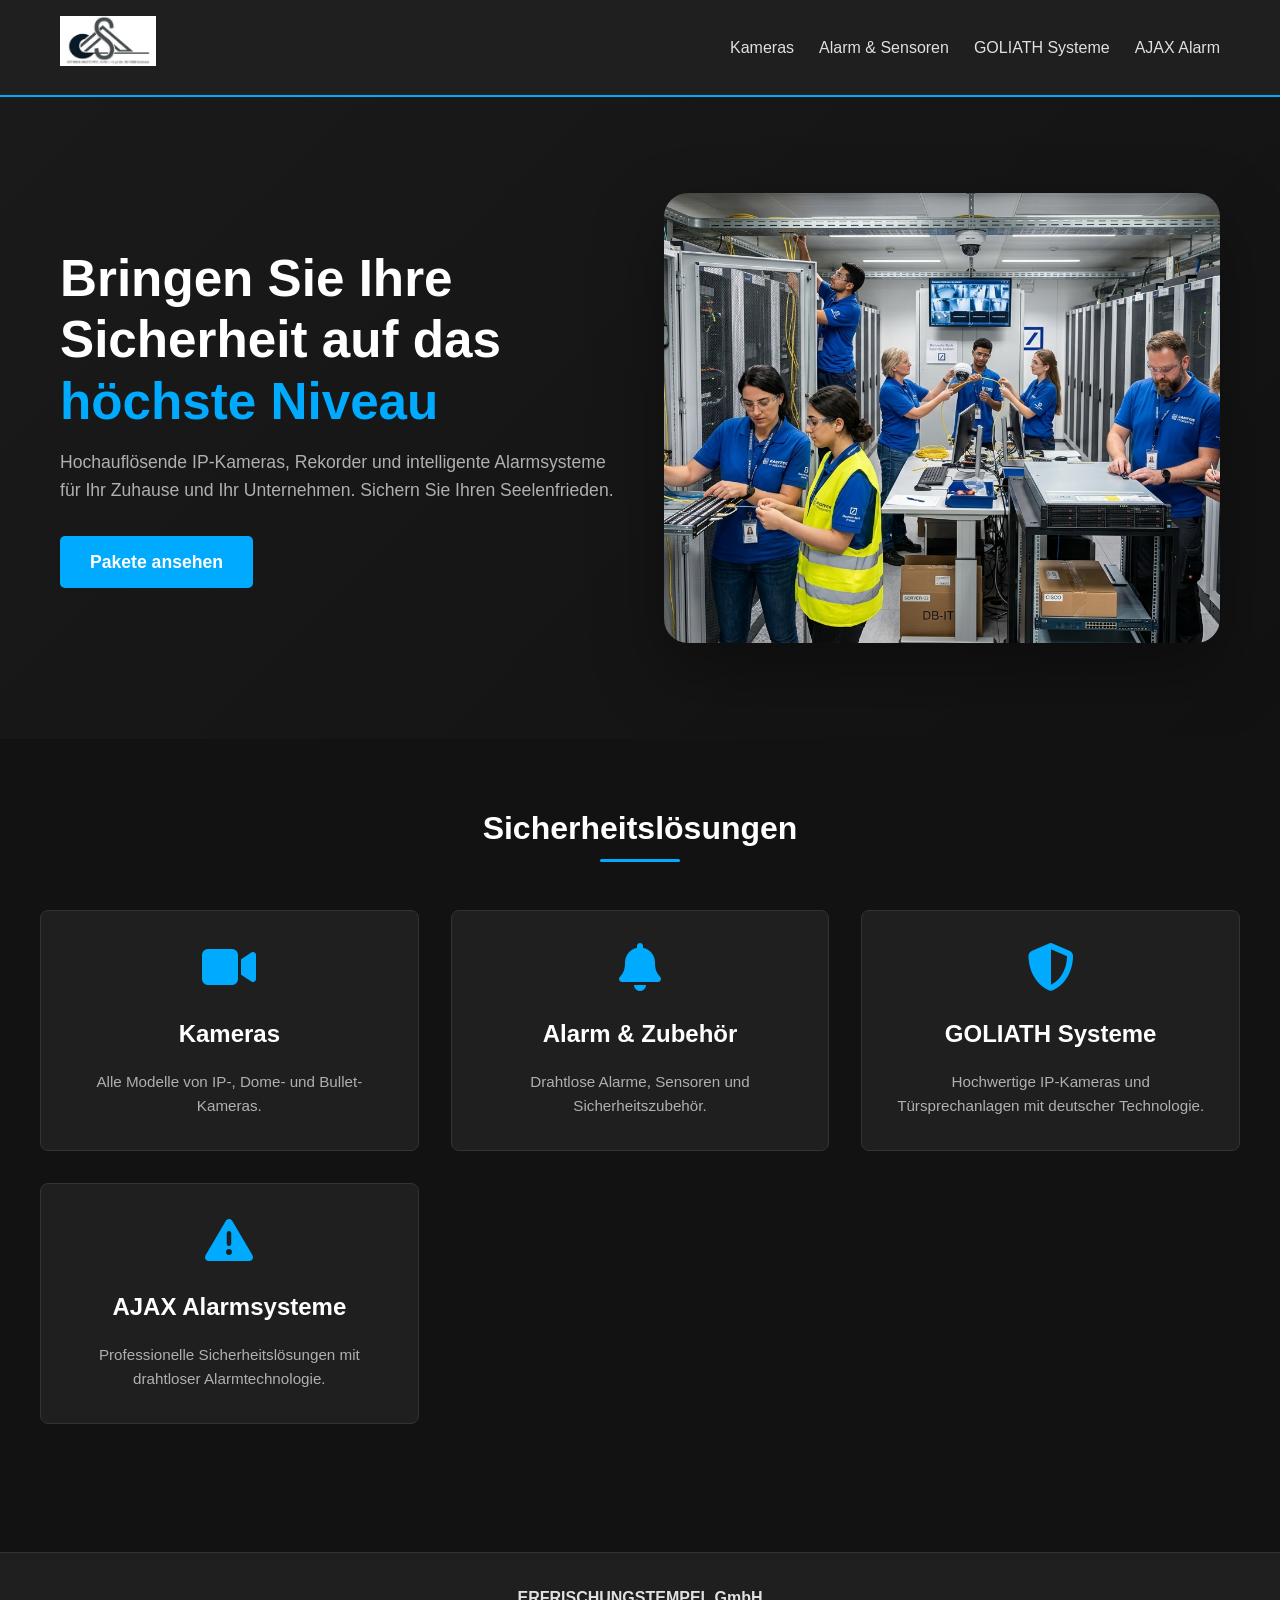
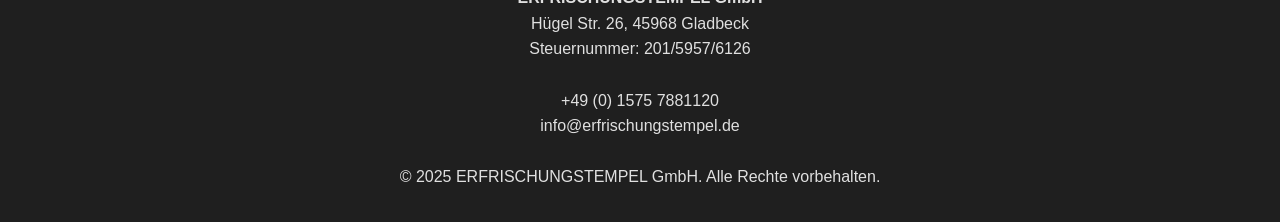
==== index.html @ 482dfee2 "ilk yükleme" ====
<!DOCTYPE html>
<html lang="de">
<head>
<meta charset="UTF-8">
<meta name="viewport" content="width=device-width, initial-scale=1.0">
<title>ERFRISCHUNGSTEMPEL GmbH</title>
<link rel="stylesheet" href="style.css">
<link rel="stylesheet" href="hero-gallery.css">
<link rel="stylesheet" href="https://cdnjs.cloudflare.com/ajax/libs/font-awesome/6.5.1/css/all.min.css">
</head>
<body>

<nav class="navbar">
<div class="container">
<a href="index.html" class="logo"><img src="images/logo.jpeg" alt="ERFRISCHUNGSTEMPEL GmbH" class="logo-image"></a>
<ul class="nav-links">
<li><a href="bileşenler.html" data-i18n="nav_cameras">Kameras</a></li>
<li><a href="cevre-birimleri.html" data-i18n="nav_alarms">Alarm & Sensoren</a></li>
<li><a href="goliath-systems.html" data-i18n="nav_goliath">GOLIATH Systeme</a></li>
<li><a href="ajax-alarm.html" data-i18n="nav_ajax">AJAX Alarm</a></li>
</ul>
</div>
</nav>

<header class="hero-alt">
<div class="container hero-alt-content">
<div class="hero-alt-text">
<h1 data-i18n="hero_title">Bringen Sie Ihre Sicherheit auf das <span class="logo-accent">höchste Niveau</span></h1>
<p data-i18n="hero_subtitle">Hochauflösende IP-Kameras, Rekorder und intelligente Alarmsysteme für Ihr Zuhause und Ihr Unternehmen. Sichern Sie Ihren Seelenfrieden.</p>
<a href="hazir-sistemler.html" class="cta-button" data-i18n="hero_cta">Pakete ansehen</a>
</div>
<div class="hero-alt-image">
<div class="hero-gallery">
<img src="images/gemini1.png" alt="Sicherheitskamera 1" class="hero-gallery-slide active">
<img src="images/gemini2.png" alt="Sicherheitskamera 2" class="hero-gallery-slide">
<img src="images/gemini3.png" alt="Sicherheitskamera 3" class="hero-gallery-slide">
<img src="images/gemini4.png" alt="Sicherheitskamera 4" class="hero-gallery-slide">
<img src="images/gemini5.png" alt="Sicherheitskamera 5" class="hero-gallery-slide">
</div>
</div>
</div>
</header>

<section class="categories">
<h2 class="section-title" data-i18n="section_solutions">Sicherheitslösungen</h2>
<div class="container grid-container">

</a>
<a href="liste.html?kategori=motherboard" class="category-card-link">
<div class="category-card">
<i class="fas fa-video card-icon"></i> <h2 data-i18n="cat_cameras_title">Kameras</h2>
<p data-i18n="cat_cameras_desc">Alle Modelle von IP-, Dome- und Bullet-Kameras.</p>
</div>
</a>
<a href="liste.html?kategori=alarm" class="category-card-link">
<div class="category-card">
<i class="fas fa-bell card-icon"></i> <h2 data-i18n="cat_alarms_title">Alarm & Sensoren</h2>
<p data-i18n="cat_alarms_desc">Drahtlose Alarme, Sensoren und Sicherheitszubehör.</p>
</div>
</a>
<a href="goliath-systems.html" class="category-card-link">
<div class="category-card">
<i class="fas fa-shield-alt card-icon"></i> <h2 data-i18n="cat_goliath_title">GOLIATH Systeme</h2>
<p data-i18n="cat_goliath_desc">Hochwertige IP-Kameras und Türsprechanlagen mit deutscher Technologie.</p>
</div>
</a>
<a href="ajax-alarm.html" class="category-card-link">
<div class="category-card">
<i class="fas fa-exclamation-triangle card-icon"></i> <h2 data-i18n="cat_ajax_title">AJAX Alarmsysteme</h2>
<p data-i18n="cat_ajax_desc">Professionelle Sicherheitslösungen mit drahtloser Alarmtechnologie.</p>
</div>
</a>
</div>
</section>

<footer class="footer">
    <div class="container">
        <p><strong>ERFRISCHUNGSTEMPEL GmbH</strong></p>
        <p>Hügel Str. 26, 45968 Gladbeck</p>
        <p>Steuernummer: 201/5957/6126</p>
        <br>
        <p>+49 (0) 1575 7881120</p>
        <p>info@erfrischungstempel.de</p>
        <br>
        <p class="copyright">&copy; 2025 ERFRISCHUNGSTEMPEL GmbH. <span data-i18n="footer_rights">Alle Rechte vorbehalten.</span></p>
    </div>
</footer>

<script src="translations.js"></script>
<script src="data.js"></script>
<script src="cart.js"></script>
<script>
const gallerySlides = document.querySelectorAll('.hero-gallery-slide');
let galleryIndex = 0;

function showGallerySlide(index) {
    gallerySlides.forEach((slide, i) => {
        slide.classList.toggle('active', i === index);
    });
}

if (gallerySlides.length > 0) {
    setInterval(() => {
        galleryIndex = (galleryIndex + 1) % gallerySlides.length;
        showGallerySlide(galleryIndex);
    }, 3000);
}
</script>
</body>
</html>
---- style.css ----
/* === GENEL AYARLAR VE ANA SAYFA === */
* {
    margin: 0;
    padding: 0;
    box-sizing: border-box;
    font-family: 'Segoe UI', Tahoma, Geneva, Verdana, sans-serif;
}

body {
    background-color: #121212;
    color: #e0e0e0;
    line-height: 1.6;
}

.container {
    max-width: 1200px;
    margin: 0 auto;
    padding: 0 20px;
}

a {
    text-decoration: none;
    color: inherit;
}

/* 1. Navigasyon Menüsü */
.navbar {
    background-color: #1f1f1f;
    padding: 1rem 0;
    border-bottom: 2px solid #00aaff;
    position: sticky;
    top: 0;
    z-index: 1000;
}
.navbar .container {
    display: flex;
    justify-content: space-between;
    align-items: center;
}
.logo {
    font-size: 1.8rem;
    font-weight: bold;
    color: #ffffff;
}
.logo-image {
    height: 50px;
    width: auto;
    max-width: 200px;
}
.logo-accent { color: #00aaff; }
.nav-links { display: flex; list-style: none; }
.nav-links li { margin-left: 25px; }
.nav-links a {
    color: #e0e0e0;
    font-size: 1rem;
    transition: color 0.3s ease;
}
.nav-links a:hover, .nav-links a.active { color: #00aaff; }
.nav-icons {
    display: flex; 
    align-items: center; 
    position: relative; 
}
.nav-icons a { color: #e0e0e0; margin-left: 15px; font-size: 1.2rem; transition: color 0.3s ease; position: relative; }
.nav-icons a:hover { color: #00aaff; }

/* 2. Hero Alanı */
.hero {
    height: 60vh;
    /* GÜNCELLENDİ: Arka plan resmi yerel klasörden alınıyor */
    background: linear-gradient(rgba(0, 0, 0, 0.7), rgba(0, 0, 0, 0.7)), url('images/hero-background.jpg'); /* Eğer dosya adın farklıysa veya png ise burayı değiştir */
    background-size: cover;
    background-position: center;
    display: flex;
    justify-content: center;
    align-items: center;
    text-align: center;
    padding: 0 20px;
}
.hero-content h1 { font-size: 3.5rem; margin-bottom: 1rem; color: #ffffff; }
.hero-content p { font-size: 1.2rem; margin-bottom: 2rem; color: #f0f0f0; }
.cta-button {
    background-color: #00aaff;
    color: #ffffff;
    padding: 12px 30px;
    font-size: 1.1rem;
    font-weight: bold;
    border-radius: 5px;
    transition: background-color 0.3s ease, transform 0.3s ease;
    display: inline-block; 
}
.cta-button:hover { background-color: #0088cc; transform: translateY(-3px); }

/* 3. Kategori Kartları */
.categories { padding: 4rem 0; }
.grid-container {
    display: grid;
    /* Kart genişliğini min 280px yaparak ekrana daha fazla kart sığdırır */
    grid-template-columns: repeat(auto-fill, minmax(280px, 1fr)); 
    gap: 1.5rem;
    padding: 1rem 0;
}
.category-card {
    background-color: #1f1f1f;
    border: 1px solid #333;
    border-radius: 8px;
    padding: 2rem;
    text-align: center;
    transition: transform 0.3s ease, box-shadow 0.3s ease, border-color 0.3s ease;
    height: 100%;
}
.category-card-link { display: block; height: 100%; } 
.category-card:hover {
    transform: translateY(-10px);
    box-shadow: 0 10px 20px rgba(0, 170, 255, 0.1);
    border-color: #00aaff;
}
.card-icon { font-size: 3rem; color: #00aaff; margin-bottom: 1.5rem; }
.category-card h2 { font-size: 1.5rem; color: #ffffff; margin-bottom: 1rem; }
.category-card p { font-size: 0.95rem; color: #b0b0b0; }

/* 4. Footer */
.footer {
    background-color: #1f1f1f;
    padding: 2rem 0;
    margin-top: 3rem;
    border-top: 1px solid #333;
    text-align: center;
}

/* === BUILDER.HTML STİLLERİ === */
.builder-page { padding-top: 2rem; padding-bottom: 2rem; }
.builder-page h1 { text-align: center; color: #ffffff; font-size: 2.5rem; margin-bottom: 0.5rem; }
.builder-intro { text-align: center; color: #b0b0b0; margin-bottom: 2.5rem; font-size: 1.1rem; }
.builder-container { display: flex; gap: 2rem; flex-wrap: wrap; }
.component-selection { flex: 3; background-color: #1f1f1f; border-radius: 8px; padding: 1.5rem; border: 1px solid #333; }
.component-selection h3 { font-size: 1.5rem; color: #00aaff; border-bottom: 1px solid #444; padding-bottom: 1rem; margin-bottom: 1.5rem; }
.component-row { display: flex; align-items: center; justify-content: space-between; padding: 1.25rem 1rem; border-bottom: 1px solid #333; transition: background-color 0.3s ease; }
.component-row:last-child { border-bottom: none; }
.component-row:hover { background-color: #2a2a2a; }
.component-icon-img { width: 60px; height: 60px; object-fit: contain; margin-right: 1.5rem; border-radius: 5px; background-color: #2a2a2a; flex-shrink: 0; }
.component-details { flex-grow: 1; display: flex; flex-direction: column; }
.component-title { font-size: 1.1rem; font-weight: bold; color: #ffffff; }
.selected-item { font-size: 0.9rem; color: #b0b0b0; margin-top: 4px; }
.selected-item.chosen { color: #00ff88; font-weight: bold; }
.btn-select { background-color: #00aaff; color: #ffffff; border: none; padding: 10px 20px; border-radius: 5px; cursor: pointer; font-weight: bold; transition: background-color 0.3s ease; }
.btn-select:hover { background-color: #0088cc; }
.btn-select:disabled { background-color: #444; color: #888; cursor: not-allowed; }
.summary { flex: 1.5; background-color: #1f1f1f; border-radius: 8px; padding: 1.5rem; border: 1px solid #333; position: sticky; top: 100px; height: fit-content; }
.summary h2 { font-size: 1.5rem; color: #00aaff; border-bottom: 1px solid #444; padding-bottom: 1rem; margin-bottom: 1.5rem; }
.summary-placeholder { color: #888; text-align: center; padding: 2rem 0; }
#summary-list .summary-item { display: flex; justify-content: space-between; font-size: 0.95rem; margin-bottom: 0.75rem; padding-bottom: 0.75rem; border-bottom: 1px dashed #333; }
#summary-list .summary-item-name { color: #e0e0e0; font-weight: bold; }
#summary-list .summary-item-price { color: #00ff88; font-weight: bold; }
.total-price-container { border-top: 2px solid #00aaff; margin-top: 1.5rem; padding-top: 1.5rem; display: flex; justify-content: space-between; font-size: 1.4rem; font-weight: bold; color: #ffffff; }
#total-price { color: #00ff88; }
.btn-add-to-cart { background-color: #00cc66; color: #ffffff; border: none; padding: 12px; width: 100%; margin-top: 1.5rem; border-radius: 5px; font-size: 1.1rem; font-weight: bold; cursor: pointer; transition: background-color 0.3s ease; }
.btn-add-to-cart:hover { background-color: #00aa55; }
.btn-add-to-cart:disabled { background-color: #444; color: #888; cursor: not-allowed; }

/* === MODAL STİLLERİ === */
.modal-overlay { position: fixed; top: 0; left: 0; width: 100%; height: 100%; background-color: rgba(0, 0, 0, 0.85); z-index: 2000; display: none; justify-content: center; align-items: center; animation: fadeIn 0.3s ease; }
.modal-overlay.visible { display: flex; }
@keyframes fadeIn { from { opacity: 0; } to { opacity: 1; } }
.modal-content { background-color: #1f1f1f; padding: 2rem; border-radius: 8px; width: 90%; max-width: 800px; max-height: 80vh; overflow-y: auto; position: relative; border-top: 4px solid #00aaff; animation: slideIn 0.3s ease forwards; }
@keyframes slideIn { from { transform: translateY(-30px); opacity: 0; } to { transform: translateY(0); opacity: 1; } }
.close-modal { position: absolute; top: 10px; right: 20px; font-size: 2rem; color: #888; background: none; border: none; cursor: pointer; transition: color 0.3s ease; }
.close-modal:hover { color: #fff; }
#modal-title { font-size: 1.8rem; color: #ffffff; margin-bottom: 1.5rem; }
#modal-product-list { display: flex; flex-direction: column; gap: 1rem; }
.modal-product-item { display: grid; grid-template-columns: 100px 3fr 1fr 1fr; align-items: center; gap: 1rem; padding: 1rem; border: 1px solid #333; border-radius: 5px; transition: background-color 0.3s ease, border-color 0.3s ease; }
.modal-product-item:hover { background-color: #2a2a2a; border-color: #00aaff; }
.modal-product-image { width: 100%; height: auto; max-width: 100px; border-radius: 5px; background-color: #333; }
.product-info { display: flex; flex-direction: column; gap: 5px; }
.modal-product-name { font-size: 1.1rem; font-weight: bold; color: #e0e0e0; }
.modal-product-spec { font-size: 0.9rem; color: #888; }
.modal-product-price { font-size: 1.1rem; font-weight: bold; color: #00ff88; text-align: right; }
.btn-modal-select { background-color: #00aaff; color: #ffffff; border: none; padding: 10px 15px; border-radius: 5px; cursor: pointer; font-weight: bold; transition: background-color 0.3s ease; }
.btn-modal-select:hover { background-color: #0088cc; }

/* === GENEL SAYFA STİLLERİ === */
.page-content { padding-top: 2rem; padding-bottom: 2rem; }
.page-content h1 { text-align: center; color: #ffffff; font-size: 2.5rem; margin-bottom: 0.5rem; }
.page-intro { text-align: center; color: #b0b0b0; margin-bottom: 2.5rem; font-size: 1.1rem; }

/* === HAZIR SİSTEMLER KART STİLLERİ (KESİN ÇÖZÜM) === */

.grid-container {
    display: grid;
    grid-template-columns: repeat(auto-fill, minmax(300px, 1fr)); 
    gap: 2rem;
    padding: 1rem 0;
}

.system-card { 
    background-color: #1f1f1f; 
    border: 1px solid #333; 
    border-radius: 8px; 
    overflow: hidden; 
    display: flex; 
    flex-direction: column; 
    height: 100%; 
    transition: transform 0.3s ease, box-shadow 0.3s ease;
    position: relative; /* Z-index yönetimi için */
}

.system-card:hover { 
    transform: translateY(-5px); 
    box-shadow: 0 10px 20px rgba(0, 170, 255, 0.2); 
    border-color: #00aaff; 
}

/* GÖRSEL ALANI AYARLARI */
.system-image-area {
    width: 100%;
    height: 220px; /* Sabit yükseklik */
    background-color: #161616; /* Koyu zemin */
    border-bottom: 2px solid #00aaff; /* Görsel ile yazıyı ayıran çizgi */
    display: flex;
    align-items: center;
    justify-content: center;
    padding: 15px;
    flex-shrink: 0; /* ÖNEMLİ: Bu alanın sıkışmasını engeller */
    position: relative;
    z-index: 1;
}

.system-image { 
    max-width: 100%; 
    max-height: 100%; 
    object-fit: contain; /* Görseli kutuya sığdırır, kesmez */
    display: block;
}

/* İÇERİK ALANI AYARLARI */
.system-content { 
    padding: 1.2rem;
    display: flex; 
    flex-direction: column; 
    flex-grow: 1; 
    background-color: #1f1f1f; /* İçerik arka planı */
    position: relative;
    z-index: 2; /* Görselin üzerine çıkmasını engeller */
}

/* BAŞLIK AYARLARI */
.system-name { 
    font-size: 1.3rem; 
    font-weight: bold;
    color: #ffffff; 
    margin-top: 0;
    margin-bottom: 1rem; 
    line-height: 1.4;
    min-height: 3rem; /* Başlıklar için yer ayır */
}

.system-name a { 
    text-decoration: none; 
    color: #ffffff; 
    transition: color 0.3s ease; 
}

.system-name a:hover { 
    color: #00aaff; 
}

/* ÖZELLİK VE PERFORMANS LİSTELERİ */
.system-specs, .system-performance {
    margin-bottom: 1rem;
}

.system-specs h3, .system-performance h3 {
    font-size: 0.95rem;
    color: #00aaff;
    margin-bottom: 8px;
    border-bottom: 1px solid #333;
    padding-bottom: 5px;
    display: flex;
    align-items: center;
    gap: 8px;
}

.system-specs ul, .system-performance ul { 
    list-style: none; 
    padding: 0; 
    margin: 0; 
}

.system-specs li, .system-performance li { 
    font-size: 0.9rem;
    padding: 4px 0; 
    color: #b0b0b0; 
    border-bottom: 1px dashed #2a2a2a; 
    display: flex;
    align-items: center;
    gap: 10px;
}

/* Performans kutusu */
.system-performance {
    background-color: #252525;
    padding: 10px;
    border-radius: 5px;
    margin-top: auto; /* Listeyi aşağı iter */
}

.system-performance-desc {
    font-size: 0.85rem;
    color: #888;
    margin-bottom: 10px;
    font-style: italic;
    line-height: 1.4;
}

/* ALT KISIM */
.system-footer { 
    display: flex; 
    justify-content: space-between; 
    align-items: center; 
    border-top: 1px solid #333; 
    padding-top: 1rem; 
    margin-top: 1rem;
}

.system-price { 
    font-size: 1.4rem; 
    font-weight: bold; 
    color: #00ff88; 
}

.btn-add-to-cart { 
    background-color: #00aaff; 
    color: #ffffff; 
    border: none; 
    padding: 10px 20px; 
    border-radius: 5px; 
    cursor: pointer; 
    font-weight: bold; 
    transition: background-color 0.3s ease; 
    display: flex;
    align-items: center;
    gap: 8px;
}

.btn-add-to-cart:hover { 
    background-color: #0088cc; 
}
.system-card-content { padding: 1.5rem; display: flex; flex-direction: column; flex-grow: 1; }
.system-card-title { font-size: 1.4rem; color: #ffffff; margin-bottom: 1rem; min-height: 3.5rem; }
.system-card-title a { text-decoration: none; color: #ffffff; transition: color 0.3s ease; }
.system-card-title a:hover { color: #00aaff; }
.system-card-specs { list-style: none; margin-bottom: 1.5rem; color: #b0b0b0; flex-grow: 1; padding-left: 0; }
.system-card-specs li { font-size: 0.9rem; padding: 0.4rem 0; border-bottom: 1px dashed #333; }
.system-card-specs li:first-child { padding-top: 0; }
.system-card-footer { display: flex; justify-content: space-between; align-items: center; border-top: 1px solid #444; padding-top: 1rem; margin-top: auto; }
.system-card-price { font-size: 1.6rem; font-weight: bold; color: #00ff88; }
.btn-buy-now { background-color: #00aaff; color: #ffffff; border: none; padding: 10px 20px; border-radius: 5px; cursor: pointer; font-weight: bold; transition: background-color 0.3s ease; font-size: 1rem; }
.btn-buy-now:hover { background-color: #0088cc; }

/* === SİSTEM DETAY SAYFASI STİLLERİ === */
/* === SİSTEM DETAY SAYFASI (SİSTEM-DETAY.HTML) STİLLERİ === */

.page-content {
    padding-top: 50px;
    padding-bottom: 50px;
    min-height: 80vh;
}

/* Ana İçerik Konteyneri (Galeri ve Bilgi) */
.detail-container {
    display: flex;
    gap: 40px;
    background-color: #1a1a1a; /* Sayfa arka planından biraz daha açık */
    padding: 30px;
    border-radius: 10px;
    box-shadow: 0 5px 20px rgba(0, 0, 0, 0.4);
}

/* Görsel Alanı */
.detail-gallery {
    flex: 1;
    max-width: 500px;
    min-width: 350px;
    background-color: #121212; /* Çok koyu arka plan */
    border-radius: 8px;
    padding: 20px;
    display: flex;
    align-items: center;
    justify-content: center;
    border: 1px solid #333;
}

#detail-image {
    max-width: 100%;
    max-height: 450px;
    object-fit: contain;
}

/* Bilgi Alanı */
.detail-info {
    flex: 2;
    padding-top: 10px;
}

#detail-title {
    font-size: 2.2em;
    color: #ffffff;
    margin-bottom: 15px;
    border-bottom: 2px solid #00aaff;
    padding-bottom: 10px;
}

.detail-description {
    color: #b0b0b0;
    line-height: 1.6;
    margin-bottom: 30px;
    font-size: 0.95em;
}

/* SEKMELER (TABS) */
.detail-tabs {
    display: flex;
    margin-bottom: 20px;
    border-bottom: 1px solid #444;
}

.tab-link {
    background-color: #2a2a2a;
    color: #b0b0b0;
    border: none;
    padding: 12px 20px;
    cursor: pointer;
    font-size: 1em;
    font-weight: 600;
    transition: background-color 0.3s, color 0.3s;
    border-radius: 5px 5px 0 0;
    margin-right: 5px;
    display: flex;
    align-items: center;
    gap: 8px;
}

.tab-link.active {
    background-color: #00aaff;
    color: #ffffff;
    border-bottom: 2px solid #00ff88;
}

.tab-link:hover:not(.active) {
    background-color: #3a3a3a;
    color: #ffffff;
}

.tab-content {
    padding: 15px 0;
    display: none;
    min-height: 300px;
}

.tab-content.active {
    display: block;
}

.tab-subheader {
    font-size: 1.2em;
    color: #00ff88;
    margin-bottom: 15px;
    padding-bottom: 5px;
    border-bottom: 1px dashed #333;
}

/* BİLEŞEN SEÇİM ALANI (PC Toplayıcı'dan alınan yapı) */
.component-selection {
    padding: 10px;
    border: 1px solid #333;
    border-radius: 8px;
    background-color: #222;
}

.component-row {
    display: flex;
    align-items: center;
    padding: 15px 10px;
    border-bottom: 1px solid #333;
    transition: background-color 0.2s;
}

.component-row:last-child {
    border-bottom: none;
}

.component-row:hover {
    background-color: #2a2a2a;
}

.component-icon-img {
    width: 40px;
    height: 40px;
    margin-right: 15px;
    object-fit: contain;
    filter: brightness(0.8); /* Koyu temaya uyum */
}

.component-details {
    flex-grow: 1;
    display: flex;
    flex-direction: column;
}

.component-title {
    font-size: 0.9em;
    color: #b0b0b0;
}

.selected-item {
    font-size: 1.1em;
    font-weight: bold;
    color: #ffffff;
}

.btn-select {
    background-color: #00aaff;
    color: #ffffff;
    border: none;
    padding: 8px 15px;
    border-radius: 5px;
    cursor: pointer;
    font-weight: 600;
    transition: background-color 0.3s;
    min-width: 100px;
}

.btn-select:hover {
    background-color: #0088cc;
}

/* FİYAT VE SATIN ALMA KUTUSU */
.detail-purchase-box {
    margin-top: 30px;
    display: flex;
    justify-content: space-between;
    align-items: center;
    padding: 20px;
    border-top: 3px solid #00aaff; /* Vurgu çizgisi */
    background-color: #121212;
    border-radius: 0 0 10px 10px;
}

.detail-price {
    font-size: 2.5em;
    font-weight: bold;
    color: #00ff88;
}

.detail-buy-button {
    background-color: #00ff88;
    color: #121212;
    padding: 15px 30px;
    font-size: 1.1em;
    font-weight: bold;
    border-radius: 8px;
    transition: background-color 0.3s;
}

.detail-buy-button:hover {
    background-color: #00cc66;
}

/* Responsive Düzenleme */
@media (max-width: 1024px) {
    .detail-container {
        flex-direction: column;
    }
    .detail-gallery {
        max-width: 100%;
    }
}
@media (max-width: 600px) {
    #detail-title {
        font-size: 1.8em;
    }
    .detail-tabs {
        flex-wrap: wrap;
    }
    .tab-link {
        flex: 1 1 auto;
        margin-bottom: 5px;
    }
    .detail-purchase-box {
        flex-direction: column;
        gap: 15px;
    }
    .detail-buy-button {
        width: 100%;
        text-align: center;
    }
}

/* === ÜRÜN DETAY SAYFASI (detay-urun.html) STİLLERİ === */
.product-detail-container { display: none; grid-template-columns: 1fr 1.5fr; gap: 3rem; background-color: #1f1f1f; padding: 2rem; border-radius: 8px; border: 1px solid #333; }
@media (max-width: 900px) { .product-detail-container { grid-template-columns: 1fr; } }
.product-detail-image-container { background-color: #121212; border-radius: 8px; padding: 1rem; border: 1px solid #2a2a2a; display: flex; justify-content: center; align-items: center; }
#detail-image { max-width: 100%; max-height: 450px; object-fit: contain; border-radius: 5px; }
.product-detail-info { display: flex; flex-direction: column; }
.product-detail-info h1 { text-align: left; font-size: 2rem; color: #00aaff; margin-bottom: 1rem; }
.product-detail-info h3 { font-size: 1.5rem; color: #ffffff; border-bottom: 1px solid #444; padding-bottom: 0.5rem; margin-bottom: 1rem; }

/* === LİSTE.HTML (Ürün Listeleme) KART STİLLERİ === */
.product-card { background-color: #1f1f1f; border: 1px solid #333; border-radius: 8px; overflow: hidden; display: flex; flex-direction: column; transition: transform 0.3s ease, box-shadow 0.3s ease, border-color 0.3s ease; }
.product-card:hover { transform: translateY(-10px); box-shadow: 0 10px 20px rgba(0, 170, 255, 0.1); border-color: #00aaff; }
.product-card-image { width: 100%; height: 250px; object-fit: contain; background-color: #121212; border-bottom: 2px solid #00aaff; }
.product-card-content { padding: 1.5rem; display: flex; flex-direction: column; flex-grow: 1; }
.product-card-title { font-size: 1.2rem; color: #ffffff; margin-bottom: 1.5rem; flex-grow: 1; min-height: 3rem; }
.product-card-title a { color: inherit; text-decoration: none; transition: color 0.3s ease; } /* Link stilleri */
.product-card-title a:hover { color: #00aaff; }
.product-card-footer { display: flex; justify-content: space-between; align-items: center; border-top: 1px solid #444; padding-top: 1rem; margin-top: auto; }
.product-card-price { font-size: 1.5rem; font-weight: bold; color: #00ff88; }

/* Yeni ürün kartı stilleri */
.product-brand { font-size: 0.9rem; color: #00aaff; margin-bottom: 0.5rem; font-weight: bold; }
.product-type { font-size: 0.9rem; color: #cccccc; margin-bottom: 0.5rem; }
.product-features { font-size: 0.85rem; color: #aaaaaa; margin-bottom: 1rem; line-height: 1.4; }

/* === SEPET BİLDİRİM STİLİ === */
.cart-notification { position: fixed; top: 20px; right: -350px; background-color: #00aaff; color: #ffffff; padding: 15px 25px; border-radius: 5px; box-shadow: 0 4px 15px rgba(0, 0, 0, 0.2); z-index: 9999; font-size: 1rem; font-weight: bold; opacity: 0; transition: right 0.5s cubic-bezier(0.25, 0.8, 0.25, 1), opacity 0.5s ease-in-out; max-width: 300px; word-wrap: break-word; }
.cart-notification.show { right: 20px; opacity: 1; }

/* === NAVBAR SEPET SAYACI STİLİ === */
#cart-item-count { position: absolute; top: -8px; right: -10px; background-color: #ff4d4d; color: white; border-radius: 50%; width: 20px; height: 20px; font-size: 12px; font-weight: bold; display: none; justify-content: center; align-items: center; border: 1px solid #1f1f1f; }

/* === SEPET SAYFASI (sepet.html) STİLLERİ === */
.cart-container { display: flex; gap: 2rem; align-items: flex-start; }
@media (max-width: 900px) { .cart-container { flex-direction: column; } .cart-summary { width: 100%; position: static; } }
.cart-items { flex: 3; background-color: #1f1f1f; border-radius: 8px; padding: 1.5rem; border: 1px solid #333; display: flex; flex-direction: column; gap: 1.5rem; }
.cart-empty { display: flex; flex-direction: column; align-items: center; justify-content: center; padding: 4rem 2rem; text-align: center; color: #888; }
.cart-empty i { margin-bottom: 1.5rem; color: #444; }
.cart-empty p { font-size: 1.2rem; margin-bottom: 2rem; }
.cart-empty .cta-button { font-size: 1rem; }
.cart-item { display: grid; grid-template-columns: 100px 3fr 1.5fr 1fr auto; align-items: center; gap: 1rem; padding-bottom: 1.5rem; border-bottom: 1px solid #333; }
.cart-item:last-child { border-bottom: none; padding-bottom: 0; }
.cart-item-image { width: 100%; height: 100px; object-fit: contain; background-color: #2a2a2a; border-radius: 5px; }
.cart-item-details { display: flex; flex-direction: column; gap: 0.5rem; }
.cart-item-title { font-size: 1.1rem; color: #ffffff; font-weight: bold; }
.cart-item-id { font-size: 0.8rem; color: #777; }
.cart-system-components { list-style: none; padding-left: 0; font-size: 0.85rem; color: #aaa; margin-top: 0.5rem; max-height: 100px; overflow-y: auto; }
.cart-system-components li { margin-bottom: 3px; }
.cart-item-quantity { display: flex; align-items: center; justify-content: center; }
.quantity-btn { background-color: #333; color: #eee; border: none; width: 30px; height: 30px; border-radius: 50%; font-size: 1.2rem; font-weight: bold; cursor: pointer; transition: background-color 0.2s ease; }
.quantity-btn:hover { background-color: #00aaff; color: white; }
.quantity-btn:disabled { background-color: #222; color: #555; cursor: not-allowed; }
.item-quantity { font-size: 1.1rem; font-weight: bold; color: #ffffff; min-width: 40px; text-align: center; }
.cart-item-price { font-size: 1.1rem; font-weight: bold; color: #00ff88; text-align: right; }
.cart-item-remove { background: none; border: none; color: #888; font-size: 1.3rem; cursor: pointer; transition: color 0.2s ease; padding: 5px; }
.cart-item-remove:hover { color: #ff4d4d; }
.cart-summary { flex: 1.5; background-color: #1f1f1f; border-radius: 8px; padding: 1.5rem 2rem; border: 1px solid #333; position: sticky; top: 100px; display: none; }
.cart-summary h2 { font-size: 1.5rem; color: #00aaff; border-bottom: 1px solid #444; padding-bottom: 1rem; margin-bottom: 1.5rem; text-align: center; }
.summary-line { display: flex; justify-content: space-between; font-size: 1.1rem; color: #ccc; margin-bottom: 1rem; }
.summary-line span:last-child { font-weight: bold; color: #ffffff; }
.total-line { border-top: 1px solid #444; padding-top: 1rem; margin-top: 1rem; font-size: 1.4rem; font-weight: bold; }
.total-line span:last-child { color: #00ff88; }
.btn-checkout { background-color: #00cc66; color: #ffffff; border: none; padding: 15px; width: 100%; margin-top: 2rem; border-radius: 5px; font-size: 1.2rem; font-weight: bold; cursor: pointer; transition: background-color 0.3s ease; display: inline-block; /* <a> etiketi için */ text-align: center; } /* Linki ortalamak için */
.btn-checkout:hover { background-color: #00aa55; }
.btn-checkout:disabled { background-color: #444; color: #888; cursor: not-allowed; } /* Link için pek işe yaramaz ama dursun */

/* === ÖDEME SAYFASI (odeme.html) STİLLERİ === */
.checkout-container { display: grid; grid-template-columns: 2fr 1fr; gap: 2rem; align-items: flex-start; }
@media (max-width: 900px) { .checkout-container { grid-template-columns: 1fr; } }
.checkout-form { background-color: #1f1f1f; padding: 2rem; border-radius: 8px; border: 1px solid #333; }
.checkout-form h2 { font-size: 1.5rem; color: #00aaff; margin-bottom: 1.5rem; border-bottom: 1px solid #444; padding-bottom: 1rem; }
.form-group { margin-bottom: 1rem; }
.form-group label { display: block; margin-bottom: 0.5rem; color: #ccc; font-weight: bold; }
.form-group input[type="text"], .form-group input[type="email"], .form-group input[type="tel"], .form-group textarea { width: 100%; padding: 10px; background-color: #2a2a2a; border: 1px solid #444; border-radius: 5px; color: #eee; font-size: 1rem; }
.form-group textarea { resize: vertical; min-height: 60px; }
.form-group input:focus, .form-group textarea:focus { outline: none; border-color: #00aaff; box-shadow: 0 0 5px rgba(0, 170, 255, 0.3); }
.checkout-summary { background-color: #1f1f1f; border-radius: 8px; padding: 1.5rem 2rem; border: 1px solid #333; position: sticky; top: 100px; }
.checkout-summary h2 { font-size: 1.5rem; color: #00aaff; border-bottom: 1px solid #444; padding-bottom: 1rem; margin-bottom: 1.5rem; text-align: center; }
.checkout-items { margin-bottom: 1.5rem; max-height: 300px; overflow-y: auto; padding-right: 10px; }
.checkout-item { display: flex; justify-content: space-between; font-size: 0.95rem; color: #ccc; margin-bottom: 0.8rem; padding-bottom: 0.8rem; border-bottom: 1px dashed #333; }
.checkout-item:last-child { border-bottom: none; margin-bottom: 0; }
.checkout-item-name { flex-grow: 1; margin-right: 1rem; }
.checkout-item-price { font-weight: bold; color: #eee; white-space: nowrap; }
.btn-complete-order { margin-top: 1.5rem; }
.btn-complete-order i { margin-right: 8px; }
.order-success-message { background-color: #1f1f1f; border: 1px solid #00cc66; border-radius: 8px; padding: 3rem 2rem; text-align: center; display: none; flex-direction: column; align-items: center; }
.order-success-message i { color: #00cc66; margin-bottom: 1.5rem; }
.order-success-message h2 { color: #ffffff; font-size: 1.8rem; margin-bottom: 1rem; }
.order-success-message p { color: #ccc; margin-bottom: 0.5rem; font-size: 1.1rem; line-height: 1.6; }
.order-success-message .cta-button { margin-top: 2rem; }

/* === style.css dosyasının en altına ekle === */

/* === INDEX.HTML ALTERNATİF TASARIM STİLLERİ === */

/* Yeni Hero Alanı */
.hero-alt {
    background: linear-gradient(135deg, #1a1a1a 0%, #121212 100%); /* Koyu gradient */
    padding: 6rem 0; /* Yukarıdan ve aşağıdan daha fazla boşluk */
    overflow: hidden; /* Taşmaları engelle */
}

.hero-alt-content {
    display: flex;
    align-items: center;
    gap: 3rem;
}

/* Küçük ekranlarda alt alta */
@media (max-width: 900px) {
    .hero-alt-content {
        flex-direction: column;
        text-align: center;
    }
    .hero-alt-image {
        margin-top: 2rem;
        max-width: 80%; /* Resmi biraz küçült */
    }
}

/* Sol Taraf: Metin */
.hero-alt-text {
    flex: 1; /* Esnek genişlik */
}

.hero-alt-text h1 {
    font-size: 3.2rem;
    color: #ffffff;
    margin-bottom: 1rem;
    line-height: 1.2;
}

.hero-alt-text p {
    font-size: 1.1rem;
    color: #b0b0b0;
    margin-bottom: 2rem;
    max-width: 600px; /* Metin çok yayılmasın */
}
@media (max-width: 900px) {
    .hero-alt-text p {
        max-width: 100%;
    }
}

/* Sağ Taraf: Görsel */
.hero-alt-image {
    flex: 1;
    display: flex;
    justify-content: center;
    align-items: center;
}



/* Kategori Bölümü Başlığı */
.section-title {
    text-align: center;
    font-size: 2rem;
    color: #ffffff;
    margin-bottom: 2rem;
    position: relative;
    padding-bottom: 0.5rem;
}
/* Başlığın altına mavi çizgi */
.section-title::after {
    content: '';
    position: absolute;
    bottom: 0;
    left: 50%;
    transform: translateX(-50%);
    width: 80px;
    height: 3px;
    background-color: #00aaff;
    border-radius: 2px;
}


/* Kategori Kartları - Hover Efekti Güncellemesi (Daha Sade) */
.category-card:hover {
    transform: none; /* Yukarı kalkma efektini kaldır */
    box-shadow: 0 5px 15px rgba(0, 170, 255, 0.15); /* Gölgeyi biraz artır */
    border-color: #00aaff;
}
/* === DETAY SAYFASI PERFORMANS LİSTELERİ === */

.detail-perf-list, .detail-tech-list {
    list-style: none;
    padding: 0;
    margin: 0;
}

.detail-perf-list li, .detail-tech-list li {
    padding: 10px 0;
    border-bottom: 1px dashed #333;
    color: #ffffff;
    font-size: 1em;
    display: flex;
    align-items: center;
    gap: 15px;
}

.detail-perf-list li:last-child, .detail-tech-list li:last-child {
    border-bottom: none;
}

.detail-perf-list li strong, .detail-tech-list li strong {
    color: #b0b0b0; /* Açıklama rengi */
    font-weight: normal;
}

.detail-perf-list li span, .detail-tech-list li span {
    font-weight: bold; /* Değer rengi */
    color: #ffffff;
}

/* === MODERN BUTTON SYSTEM === */
.btn {
    display: inline-flex;
    align-items: center;
    justify-content: center;
    gap: 10px;
    padding: 10px 22px;
    border-radius: 8px;
    font-size: 0.95rem;
    font-weight: 600;
    cursor: pointer;
    transition: all 0.3s cubic-bezier(0.4, 0, 0.2, 1);
    border: none;
    outline: none;
    text-align: center;
    white-space: nowrap;
    font-family: inherit;
}

.btn i {
    font-size: 1.1rem;
}

.btn-primary {
    background: linear-gradient(135deg, #00aaff 0%, #0088cc 100%);
    color: #ffffff;
    box-shadow: 0 4px 15px rgba(0, 170, 255, 0.2);
}

.btn-primary:hover {
    background: linear-gradient(135deg, #00bbff 0%, #0099ee 100%);
    transform: translateY(-2px);
    box-shadow: 0 6px 20px rgba(0, 170, 255, 0.4);
}

.btn-primary:active {
    transform: translateY(0);
}

/* Specific styling for Incele buttons in cards */
.btn-incele, .btn-incele-paket {
    padding: 10px 16px;
    font-size: 0.9rem;
    min-width: 120px;
}

/* Fix alignment in product card footers */
.product-card-footer {
    display: flex;
    justify-content: space-between;
    align-items: center;
    gap: 15px;
}

.system-footer {
    display: flex;
    justify-content: space-between;
    align-items: center;
    gap: 15px;
}
---- hero-gallery.css ----
.hero-alt-image {
    flex: 1;
    display: flex;
    justify-content: center;
    align-items: center;
}

.hero-gallery {
    width: 100%;
    max-width: 620px;
    position: relative;
    height: 450px;
    border-radius: 24px;
    overflow: hidden;
    background-color: #111;
    box-shadow: 0 28px 70px rgba(0, 0, 0, 0.35);
}

.hero-gallery img.hero-gallery-slide {
    position: absolute;
    inset: 0;
    width: 100%;
    height: 100%;
    display: block;
    object-fit: cover;
    opacity: 0;
    z-index: 0;
    transition: opacity 0.7s ease;
}

.hero-gallery img.hero-gallery-slide.active {
    opacity: 1;
    z-index: 1;
    animation: float 4s ease-in-out infinite;
}

@media (max-width: 900px) {
    .hero-gallery {
        max-width: 80%;
        height: 320px;
    }
}

@keyframes float {
    0% { transform: translateY(0px); }
    50% { transform: translateY(-15px); }
    100% { transform: translateY(0px); }
}
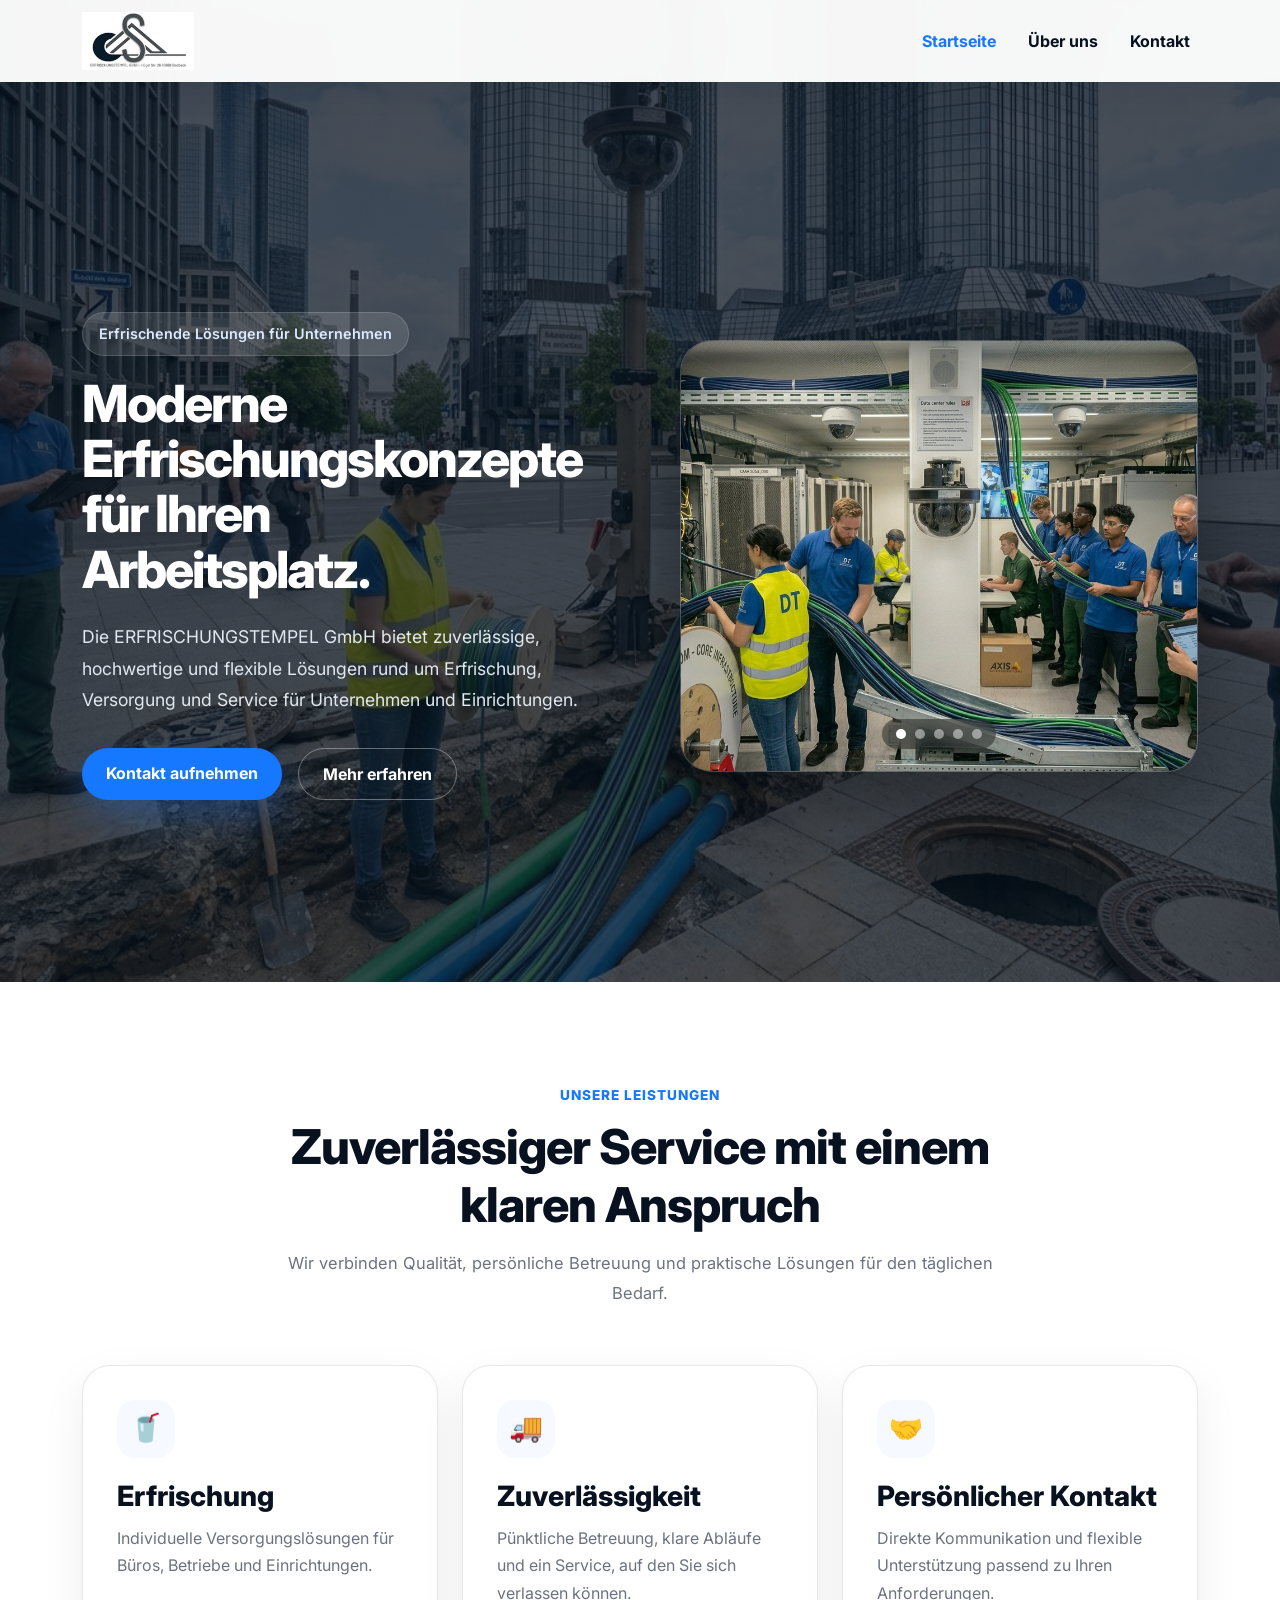
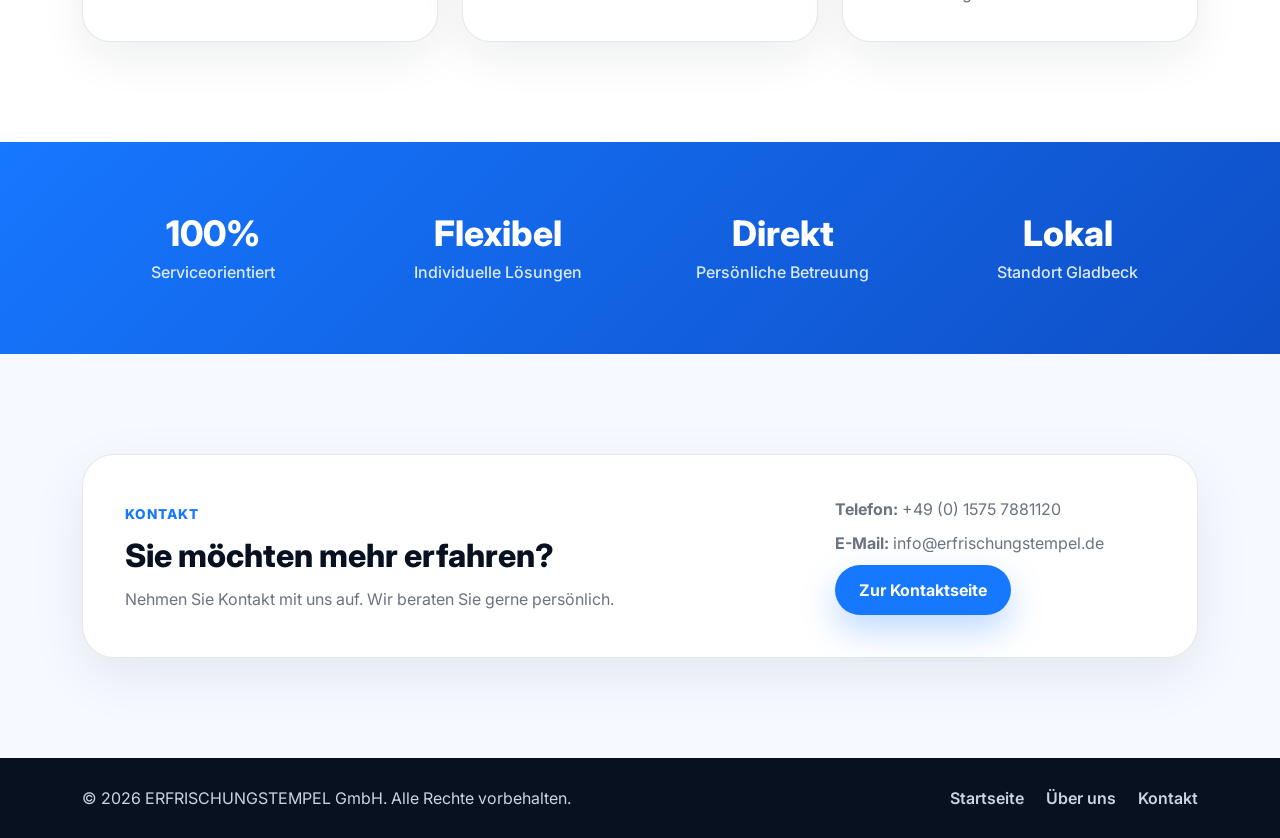
==== commit 8dbf923e: "Site tamamen yenilendi" ====
--- a/index.html
+++ b/index.html
@@ -1,110 +1,192 @@
 <!DOCTYPE html>
 <html lang="de">
 <head>
-<meta charset="UTF-8">
-<meta name="viewport" content="width=device-width, initial-scale=1.0">
-<title>ERFRISCHUNGSTEMPEL GmbH</title>
-<link rel="stylesheet" href="style.css">
-<link rel="stylesheet" href="hero-gallery.css">
-<link rel="stylesheet" href="https://cdnjs.cloudflare.com/ajax/libs/font-awesome/6.5.1/css/all.min.css">
+  <meta charset="UTF-8" />
+  <meta name="viewport" content="width=device-width, initial-scale=1.0" />
+
+  <title>ERFRISCHUNGSTEMPEL GmbH | Startseite</title>
+
+  <link href="https://cdn.jsdelivr.net/npm/bootstrap@5.3.3/dist/css/bootstrap.min.css" rel="stylesheet">
+  <link rel="stylesheet" href="css/style.css" />
 </head>
 <body>
 
-<nav class="navbar">
-<div class="container">
-<a href="index.html" class="logo"><img src="images/logo.jpeg" alt="ERFRISCHUNGSTEMPEL GmbH" class="logo-image"></a>
-<ul class="nav-links">
-<li><a href="bileşenler.html" data-i18n="nav_cameras">Kameras</a></li>
-<li><a href="cevre-birimleri.html" data-i18n="nav_alarms">Alarm & Sensoren</a></li>
-<li><a href="goliath-systems.html" data-i18n="nav_goliath">GOLIATH Systeme</a></li>
-<li><a href="ajax-alarm.html" data-i18n="nav_ajax">AJAX Alarm</a></li>
-</ul>
-</div>
-</nav>
+  <nav class="navbar navbar-expand-lg fixed-top custom-navbar">
+    <div class="container">
+      <a class="navbar-brand brand-logo-wrapper" href="index.html">
+        <img src="images/logo.png" alt="ERFRISCHUNGSTEMPEL GmbH Logo" class="brand-logo">
+      </a>
 
-<header class="hero-alt">
-<div class="container hero-alt-content">
-<div class="hero-alt-text">
-<h1 data-i18n="hero_title">Bringen Sie Ihre Sicherheit auf das <span class="logo-accent">höchste Niveau</span></h1>
-<p data-i18n="hero_subtitle">Hochauflösende IP-Kameras, Rekorder und intelligente Alarmsysteme für Ihr Zuhause und Ihr Unternehmen. Sichern Sie Ihren Seelenfrieden.</p>
-<a href="hazir-sistemler.html" class="cta-button" data-i18n="hero_cta">Pakete ansehen</a>
-</div>
-<div class="hero-alt-image">
-<div class="hero-gallery">
-<img src="images/gemini1.png" alt="Sicherheitskamera 1" class="hero-gallery-slide active">
-<img src="images/gemini2.png" alt="Sicherheitskamera 2" class="hero-gallery-slide">
-<img src="images/gemini3.png" alt="Sicherheitskamera 3" class="hero-gallery-slide">
-<img src="images/gemini4.png" alt="Sicherheitskamera 4" class="hero-gallery-slide">
-<img src="images/gemini5.png" alt="Sicherheitskamera 5" class="hero-gallery-slide">
-</div>
-</div>
-</div>
-</header>
+      <button class="navbar-toggler" type="button" data-bs-toggle="collapse" data-bs-target="#menu">
+        <span class="navbar-toggler-icon"></span>
+      </button>
 
-<section class="categories">
-<h2 class="section-title" data-i18n="section_solutions">Sicherheitslösungen</h2>
-<div class="container grid-container">
+      <div class="collapse navbar-collapse" id="menu">
+        <ul class="navbar-nav ms-auto gap-lg-3">
+          <li class="nav-item">
+            <a class="nav-link active" href="index.html">Startseite</a>
+          </li>
 
-</a>
-<a href="liste.html?kategori=motherboard" class="category-card-link">
-<div class="category-card">
-<i class="fas fa-video card-icon"></i> <h2 data-i18n="cat_cameras_title">Kameras</h2>
-<p data-i18n="cat_cameras_desc">Alle Modelle von IP-, Dome- und Bullet-Kameras.</p>
-</div>
-</a>
-<a href="liste.html?kategori=alarm" class="category-card-link">
-<div class="category-card">
-<i class="fas fa-bell card-icon"></i> <h2 data-i18n="cat_alarms_title">Alarm & Sensoren</h2>
-<p data-i18n="cat_alarms_desc">Drahtlose Alarme, Sensoren und Sicherheitszubehör.</p>
-</div>
-</a>
-<a href="goliath-systems.html" class="category-card-link">
-<div class="category-card">
-<i class="fas fa-shield-alt card-icon"></i> <h2 data-i18n="cat_goliath_title">GOLIATH Systeme</h2>
-<p data-i18n="cat_goliath_desc">Hochwertige IP-Kameras und Türsprechanlagen mit deutscher Technologie.</p>
-</div>
-</a>
-<a href="ajax-alarm.html" class="category-card-link">
-<div class="category-card">
-<i class="fas fa-exclamation-triangle card-icon"></i> <h2 data-i18n="cat_ajax_title">AJAX Alarmsysteme</h2>
-<p data-i18n="cat_ajax_desc">Professionelle Sicherheitslösungen mit drahtloser Alarmtechnologie.</p>
-</div>
-</a>
-</div>
-</section>
+          <li class="nav-item">
+            <a class="nav-link" href="about.html">Über uns</a>
+          </li>
 
-<footer class="footer">
+          <li class="nav-item">
+            <a class="nav-link" href="contact.html">Kontakt</a>
+          </li>
+        </ul>
+      </div>
+    </div>
+  </nav>
+
+  <header class="hero-section">
     <div class="container">
-        <p><strong>ERFRISCHUNGSTEMPEL GmbH</strong></p>
-        <p>Hügel Str. 26, 45968 Gladbeck</p>
-        <p>Steuernummer: 201/5957/6126</p>
-        <br>
-        <p>+49 (0) 1575 7881120</p>
-        <p>info@erfrischungstempel.de</p>
-        <br>
-        <p class="copyright">&copy; 2025 ERFRISCHUNGSTEMPEL GmbH. <span data-i18n="footer_rights">Alle Rechte vorbehalten.</span></p>
+      <div class="row align-items-center min-vh-100 pt-5 hero-row">
+        <div class="col-lg-6 hero-text-column">
+          <span class="hero-badge">Erfrischende Lösungen für Unternehmen</span>
+
+          <h1 class="hero-title">
+            Moderne<br>
+            Erfrischungs&shy;konzepte<br>
+            für Ihren<br>
+            Arbeitsplatz.
+          </h1>
+
+          <p class="hero-text">
+            Die ERFRISCHUNGSTEMPEL GmbH bietet zuverlässige, hochwertige und flexible
+            Lösungen rund um Erfrischung, Versorgung und Service für Unternehmen und Einrichtungen.
+          </p>
+
+          <div class="d-flex flex-wrap gap-3">
+            <a href="contact.html" class="btn btn-primary custom-btn">Kontakt aufnehmen</a>
+            <a href="about.html" class="btn btn-outline-light custom-btn-outline">Mehr erfahren</a>
+          </div>
+        </div>
+
+        <div class="col-lg-6 mt-5 mt-lg-0 hero-slider-column">
+          <div class="slider-card">
+            <img id="sliderImage" src="images/slide1.jpg" alt="ERFRISCHUNGSTEMPEL Bild" class="slider-image">
+
+            <div class="slider-dots">
+              <span class="dot active"></span>
+              <span class="dot"></span>
+              <span class="dot"></span>
+              <span class="dot"></span>
+              <span class="dot"></span>
+            </div>
+          </div>
+        </div>
+
+      </div>
     </div>
-</footer>
+  </header>
 
-<script src="translations.js"></script>
-<script src="data.js"></script>
-<script src="cart.js"></script>
-<script>
-const gallerySlides = document.querySelectorAll('.hero-gallery-slide');
-let galleryIndex = 0;
+  <main>
+    <section class="section-padding">
+      <div class="container">
+        <div class="section-heading text-center">
+          <span>Unsere Leistungen</span>
+          <h2>Zuverlässiger Service mit einem klaren Anspruch</h2>
+          <p>
+            Wir verbinden Qualität, persönliche Betreuung und praktische Lösungen für den täglichen Bedarf.
+          </p>
+        </div>
 
-function showGallerySlide(index) {
-    gallerySlides.forEach((slide, i) => {
-        slide.classList.toggle('active', i === index);
-    });
-}
+        <div class="row g-4">
+          <div class="col-md-4">
+            <div class="feature-card">
+              <div class="feature-icon">🥤</div>
+              <h3>Erfrischung</h3>
+              <p>
+                Individuelle Versorgungslösungen für Büros, Betriebe und Einrichtungen.
+              </p>
+            </div>
+          </div>
 
-if (gallerySlides.length > 0) {
-    setInterval(() => {
-        galleryIndex = (galleryIndex + 1) % gallerySlides.length;
-        showGallerySlide(galleryIndex);
-    }, 3000);
-}
-</script>
+          <div class="col-md-4">
+            <div class="feature-card">
+              <div class="feature-icon">🚚</div>
+              <h3>Zuverlässigkeit</h3>
+              <p>
+                Pünktliche Betreuung, klare Abläufe und ein Service, auf den Sie sich verlassen können.
+              </p>
+            </div>
+          </div>
+
+          <div class="col-md-4">
+            <div class="feature-card">
+              <div class="feature-icon">🤝</div>
+              <h3>Persönlicher Kontakt</h3>
+              <p>
+                Direkte Kommunikation und flexible Unterstützung passend zu Ihren Anforderungen.
+              </p>
+            </div>
+          </div>
+        </div>
+
+      </div>
+    </section>
+
+    <section class="stats-section">
+      <div class="container">
+        <div class="row g-4 text-center">
+          <div class="col-md-3 col-6">
+            <h3>100%</h3>
+            <p>Serviceorientiert</p>
+          </div>
+
+          <div class="col-md-3 col-6">
+            <h3>Flexibel</h3>
+            <p>Individuelle Lösungen</p>
+          </div>
+
+          <div class="col-md-3 col-6">
+            <h3>Direkt</h3>
+            <p>Persönliche Betreuung</p>
+          </div>
+
+          <div class="col-md-3 col-6">
+            <h3>Lokal</h3>
+            <p>Standort Gladbeck</p>
+          </div>
+        </div>
+      </div>
+    </section>
+
+    <section class="section-padding contact-preview-section">
+      <div class="container">
+        <div class="contact-preview-card">
+          <div>
+            <span class="mini-title">Kontakt</span>
+            <h2>Sie möchten mehr erfahren?</h2>
+            <p>
+              Nehmen Sie Kontakt mit uns auf. Wir beraten Sie gerne persönlich.
+            </p>
+          </div>
+
+          <div class="contact-preview-info">
+            <p><strong>Telefon:</strong> +49 (0) 1575 7881120</p>
+            <p><strong>E-Mail:</strong> info@erfrischungstempel.de</p>
+            <a href="contact.html" class="btn btn-primary custom-btn">Zur Kontaktseite</a>
+          </div>
+        </div>
+      </div>
+    </section>
+  </main>
+
+  <footer class="footer">
+    <div class="container d-md-flex justify-content-between align-items-center">
+      <p class="mb-2 mb-md-0">© 2026 ERFRISCHUNGSTEMPEL GmbH. Alle Rechte vorbehalten.</p>
+
+      <div>
+        <a href="index.html">Startseite</a>
+        <a href="about.html">Über uns</a>
+        <a href="contact.html">Kontakt</a>
+      </div>
+    </div>
+  </footer>
+
+  <script src="https://cdn.jsdelivr.net/npm/bootstrap@5.3.3/dist/js/bootstrap.bundle.min.js"></script>
+  <script src="js/script.js"></script>
 </body>
-</html>
+</html>
--- a/css/style.css
+++ b/css/style.css
@@ -0,0 +1,576 @@
+@import url('https://fonts.googleapis.com/css2?family=Inter:wght@400;500;600;700;800&display=swap');
+
+:root {
+  --dark: #07111f;
+  --dark-soft: #0d1b2e;
+  --primary: #1677ff;
+  --primary-dark: #0f4fc7;
+  --text: #1f2937;
+  --muted: #6b7280;
+  --light: #f6f9ff;
+  --white: #ffffff;
+  --border: rgba(15, 23, 42, 0.1);
+}
+
+* {
+  margin: 0;
+  padding: 0;
+  box-sizing: border-box;
+}
+
+body {
+  font-family: 'Inter', sans-serif;
+  color: var(--text);
+  background: var(--white);
+}
+
+a {
+  text-decoration: none;
+}
+
+.custom-navbar {
+  background: rgba(255, 255, 255, 0.96);
+  backdrop-filter: blur(14px);
+  box-shadow: 0 10px 30px rgba(15, 23, 42, 0.08);
+  min-height: 82px;
+  padding: 10px 0;
+}
+
+.brand-logo-wrapper {
+  display: flex;
+  align-items: center;
+  padding: 0 !important;
+  margin: 0 !important;
+}
+
+.brand-logo {
+  width: auto !important;
+  height: 58px !important;
+  max-width: 260px !important;
+  object-fit: contain !important;
+  display: block;
+}
+
+.nav-link {
+  color: var(--dark) !important;
+  font-weight: 700;
+  position: relative;
+}
+
+.nav-link.active,
+.nav-link:hover {
+  color: var(--primary) !important;
+}
+
+.hero-section {
+  min-height: 100vh;
+  padding-top: 82px;
+  color: var(--white);
+  overflow: hidden;
+  background-image:
+    linear-gradient(rgba(7, 17, 31, 0.75), rgba(7, 17, 31, 0.70)),
+    url("../images/hero-bg.jpg");
+  background-size: cover;
+  background-position: center;
+  background-repeat: no-repeat;
+}
+
+.hero-row {
+  --bs-gutter-x: 5rem;
+}
+
+.hero-text-column,
+.hero-slider-column {
+  min-width: 0;
+}
+
+.hero-text-column {
+  position: relative;
+  z-index: 3;
+}
+
+.hero-slider-column {
+  position: relative;
+  z-index: 2;
+}
+
+.hero-badge {
+  display: inline-block;
+  padding: 10px 16px;
+  border-radius: 999px;
+  background: rgba(255, 255, 255, 0.12);
+  color: #dbeafe;
+  font-size: 0.9rem;
+  font-weight: 600;
+  margin-bottom: 20px;
+  border: 1px solid rgba(255, 255, 255, 0.15);
+}
+
+.hero-title {
+  font-size: clamp(2.3rem, 4vw, 4.2rem);
+  font-weight: 800;
+  line-height: 1.08;
+  letter-spacing: -2px;
+  margin-bottom: 24px;
+  max-width: 560px;
+  word-break: normal;
+  overflow-wrap: anywhere;
+  hyphens: auto;
+}
+
+.hero-text {
+  color: #e2e8f0;
+  font-size: 1.1rem;
+  line-height: 1.8;
+  max-width: 590px;
+  margin-bottom: 32px;
+}
+
+.custom-btn,
+.custom-btn-outline {
+  padding: 13px 24px;
+  border-radius: 999px;
+  font-weight: 700;
+}
+
+.custom-btn {
+  background: var(--primary);
+  border: none;
+  box-shadow: 0 15px 35px rgba(22, 119, 255, 0.28);
+}
+
+.custom-btn:hover {
+  background: var(--primary-dark);
+}
+
+.custom-btn-outline {
+  border: 1px solid rgba(255, 255, 255, 0.35);
+  color: var(--white);
+}
+
+.custom-btn-outline:hover {
+  color: var(--white);
+  background: rgba(255, 255, 255, 0.08);
+}
+
+.slider-card {
+  position: relative;
+  z-index: 2;
+  border-radius: 32px;
+  overflow: hidden;
+  min-height: 430px;
+  box-shadow: 0 30px 80px rgba(0, 0, 0, 0.35);
+  border: 1px solid rgba(255, 255, 255, 0.16);
+  background: rgba(255, 255, 255, 0.06);
+}
+
+.slider-image {
+  width: 100%;
+  height: 430px;
+  object-fit: cover;
+  display: block;
+  transition: opacity 0.5s ease;
+  background: #0d1b2e;
+}
+
+.slider-dots {
+  position: absolute;
+  bottom: 22px;
+  left: 50%;
+  transform: translateX(-50%);
+  display: flex;
+  gap: 9px;
+  padding: 10px 14px;
+  border-radius: 999px;
+  background: rgba(0, 0, 0, 0.35);
+  backdrop-filter: blur(10px);
+}
+
+.dot {
+  width: 10px;
+  height: 10px;
+  border-radius: 50%;
+  background: rgba(255, 255, 255, 0.45);
+}
+
+.dot.active {
+  background: var(--white);
+}
+
+.section-padding {
+  padding: 100px 0;
+}
+
+.section-heading {
+  max-width: 720px;
+  margin: 0 auto 56px;
+}
+
+.section-heading span,
+.mini-title {
+  color: var(--primary);
+  font-weight: 800;
+  text-transform: uppercase;
+  letter-spacing: 1px;
+  font-size: 0.85rem;
+}
+
+.section-heading h2,
+.content-title {
+  color: var(--dark);
+  font-size: clamp(2rem, 4vw, 3rem);
+  font-weight: 800;
+  letter-spacing: -1px;
+  margin: 12px 0 16px;
+}
+
+.section-heading p,
+.content-text {
+  color: var(--muted);
+  line-height: 1.8;
+  font-size: 1.03rem;
+}
+
+.feature-card,
+.info-card,
+.contact-form-card {
+  height: 100%;
+  padding: 34px;
+  border-radius: 28px;
+  background: var(--white);
+  border: 1px solid var(--border);
+  box-shadow: 0 16px 45px rgba(15, 23, 42, 0.07);
+  transition: 0.3s ease;
+}
+
+.feature-card:hover,
+.info-card:hover {
+  transform: translateY(-8px);
+  box-shadow: 0 25px 65px rgba(15, 23, 42, 0.12);
+}
+
+.feature-icon {
+  width: 58px;
+  height: 58px;
+  border-radius: 18px;
+  display: grid;
+  place-items: center;
+  background: var(--light);
+  font-size: 1.7rem;
+  margin-bottom: 22px;
+}
+
+.feature-card h3,
+.info-card h3 {
+  color: var(--dark);
+  font-weight: 800;
+  margin-bottom: 12px;
+}
+
+.feature-card p,
+.info-card p {
+  color: var(--muted);
+  line-height: 1.7;
+  margin-bottom: 0;
+}
+
+.stats-section {
+  padding: 70px 0;
+  background: linear-gradient(135deg, var(--primary), #0f4fc7);
+  color: var(--white);
+}
+
+.stats-section h3 {
+  font-size: 2.2rem;
+  font-weight: 800;
+  margin-bottom: 6px;
+}
+
+.stats-section p {
+  color: #dbeafe;
+  margin-bottom: 0;
+  font-weight: 500;
+}
+
+.contact-preview-section {
+  background: var(--light);
+}
+
+.contact-preview-card {
+  display: flex;
+  justify-content: space-between;
+  gap: 30px;
+  align-items: center;
+  padding: 42px;
+  border-radius: 32px;
+  background: var(--white);
+  border: 1px solid var(--border);
+  box-shadow: 0 18px 55px rgba(15, 23, 42, 0.08);
+}
+
+.contact-preview-card h2 {
+  color: var(--dark);
+  font-weight: 800;
+  margin: 12px 0;
+}
+
+.contact-preview-card p {
+  color: var(--muted);
+  margin-bottom: 0;
+}
+
+.contact-preview-info {
+  min-width: 320px;
+}
+
+.contact-preview-info p {
+  margin-bottom: 10px;
+}
+
+.page-header {
+  padding: 155px 0 85px;
+  background:
+    radial-gradient(circle at top right, rgba(22, 119, 255, 0.25), transparent 35%),
+    linear-gradient(135deg, #07111f, #0d1b2e);
+  color: var(--white);
+  text-align: center;
+}
+
+.page-logo {
+  width: 92px;
+  height: 92px;
+  object-fit: contain;
+  border-radius: 22px;
+  background: rgba(255, 255, 255, 0.08);
+  padding: 10px;
+  margin-bottom: 22px;
+  border: 1px solid rgba(255, 255, 255, 0.16);
+}
+
+.page-header h1 {
+  font-size: clamp(2.4rem, 5vw, 4.4rem);
+  font-weight: 800;
+  letter-spacing: -1.5px;
+}
+
+.page-header p {
+  color: #cbd5e1;
+  max-width: 720px;
+  margin: 16px auto 0;
+  line-height: 1.8;
+}
+
+.about-image-box {
+  border-radius: 30px;
+  overflow: hidden;
+  box-shadow: 0 25px 60px rgba(15, 23, 42, 0.16);
+}
+
+.about-image-box img {
+  width: 100%;
+  min-height: 380px;
+  object-fit: cover;
+  display: block;
+}
+
+.mission-section {
+  padding: 0 0 70px;
+}
+
+.company-details-section {
+  padding: 0 0 100px;
+}
+
+.company-details-card {
+  padding: 42px;
+  border-radius: 32px;
+  background: var(--light);
+  border: 1px solid var(--border);
+}
+
+.company-details-card h2 {
+  color: var(--dark);
+  font-weight: 800;
+  margin-top: 12px;
+}
+
+.company-detail-item {
+  padding: 24px;
+  border-radius: 22px;
+  background: var(--white);
+  border: 1px solid var(--border);
+  height: 100%;
+}
+
+.company-detail-item strong {
+  display: block;
+  color: var(--dark);
+  margin-bottom: 8px;
+}
+
+.company-detail-item span {
+  color: var(--muted);
+  line-height: 1.7;
+}
+
+.contact-list {
+  display: grid;
+  gap: 18px;
+  margin-top: 32px;
+}
+
+.contact-item {
+  padding: 22px;
+  border-radius: 22px;
+  background: var(--light);
+  border: 1px solid var(--border);
+}
+
+.contact-item strong {
+  display: block;
+  color: var(--dark);
+  margin-bottom: 6px;
+}
+
+.contact-item span {
+  color: var(--muted);
+}
+
+.form-control {
+  min-height: 52px;
+  border-radius: 16px;
+  border: 1px solid var(--border);
+  padding: 12px 16px;
+}
+
+.form-control:focus {
+  border-color: var(--primary);
+  box-shadow: 0 0 0 4px rgba(22, 119, 255, 0.12);
+}
+
+textarea.form-control {
+  resize: none;
+}
+
+.form-note {
+  display: block;
+  text-align: center;
+  color: var(--muted);
+  margin-top: 12px;
+}
+
+.map-placeholder {
+  min-height: 170px;
+  border-radius: 28px;
+  background:
+    linear-gradient(135deg, rgba(22, 119, 255, 0.12), rgba(15, 79, 199, 0.06)),
+    var(--light);
+  border: 1px dashed rgba(22, 119, 255, 0.35);
+  display: grid;
+  place-items: center;
+  text-align: center;
+  padding: 30px;
+}
+
+.map-placeholder strong {
+  display: block;
+  color: var(--dark);
+  font-size: 1.3rem;
+  margin-bottom: 6px;
+}
+
+.map-placeholder span {
+  color: var(--muted);
+}
+
+.footer {
+  padding: 28px 0;
+  background: var(--dark);
+  color: #cbd5e1;
+}
+
+.footer p {
+  margin-bottom: 0;
+}
+
+.footer a {
+  color: #cbd5e1;
+  margin-left: 18px;
+  font-weight: 600;
+}
+
+.footer a:hover {
+  color: var(--white);
+}
+
+@media (max-width: 1199px) {
+  .hero-row {
+    --bs-gutter-x: 3rem;
+  }
+
+  .hero-title {
+    font-size: clamp(2.2rem, 3.8vw, 3.7rem);
+    max-width: 520px;
+  }
+}
+
+@media (max-width: 991px) {
+  .hero-section {
+    padding: 120px 0 70px;
+    background-position: center;
+  }
+
+  .hero-row {
+    --bs-gutter-x: 1.5rem;
+  }
+
+  .hero-title {
+    max-width: 100%;
+  }
+
+  .slider-card,
+  .slider-image {
+    min-height: 320px;
+    height: 320px;
+  }
+
+  .contact-preview-card {
+    flex-direction: column;
+    align-items: flex-start;
+  }
+
+  .contact-preview-info {
+    min-width: auto;
+    width: 100%;
+  }
+
+  .footer a {
+    margin-left: 0;
+    margin-right: 14px;
+  }
+}
+
+@media (max-width: 576px) {
+  .brand-logo {
+    height: 44px !important;
+    max-width: 190px !important;
+  }
+
+  .custom-navbar {
+    min-height: 70px;
+  }
+
+  .hero-title {
+    font-size: clamp(2rem, 11vw, 3.1rem);
+    letter-spacing: -1.4px;
+  }
+
+  .section-padding {
+    padding: 75px 0;
+  }
+
+  .contact-preview-card,
+  .company-details-card {
+    padding: 28px;
+  }
+}
